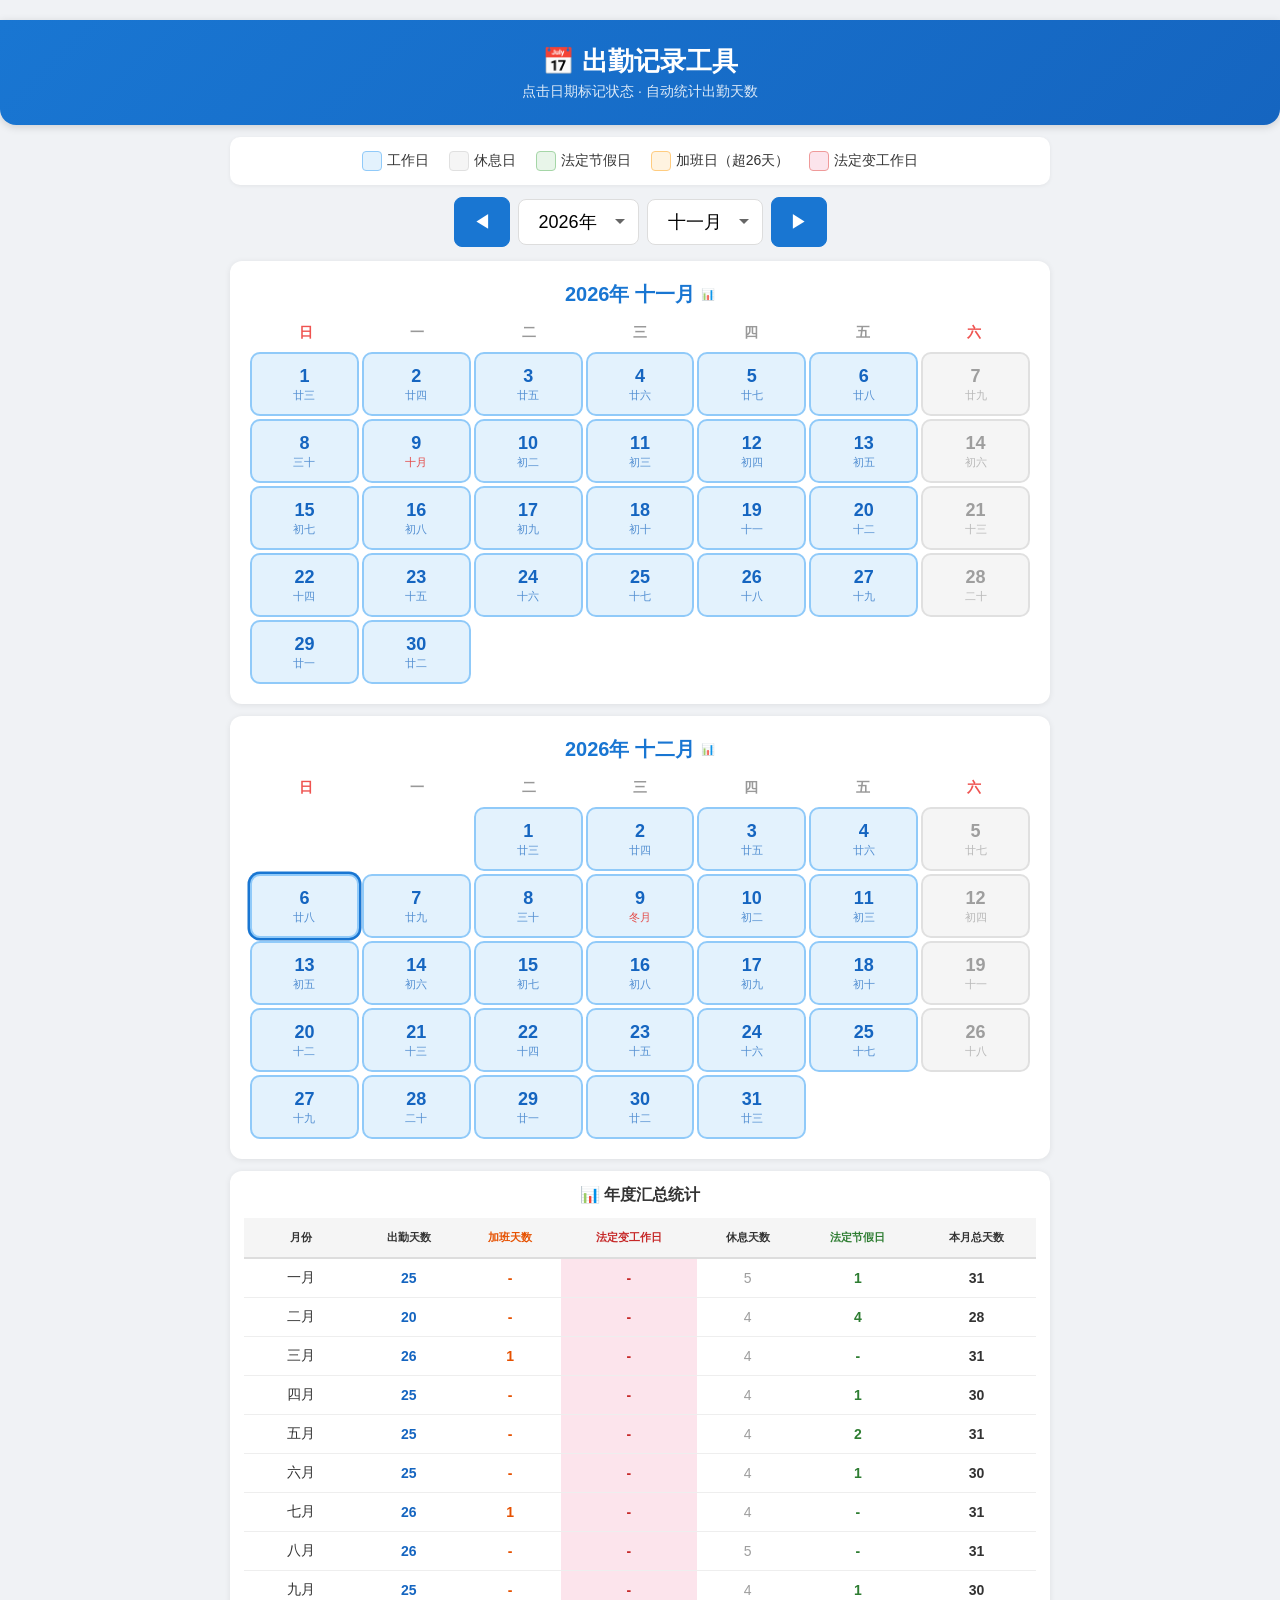
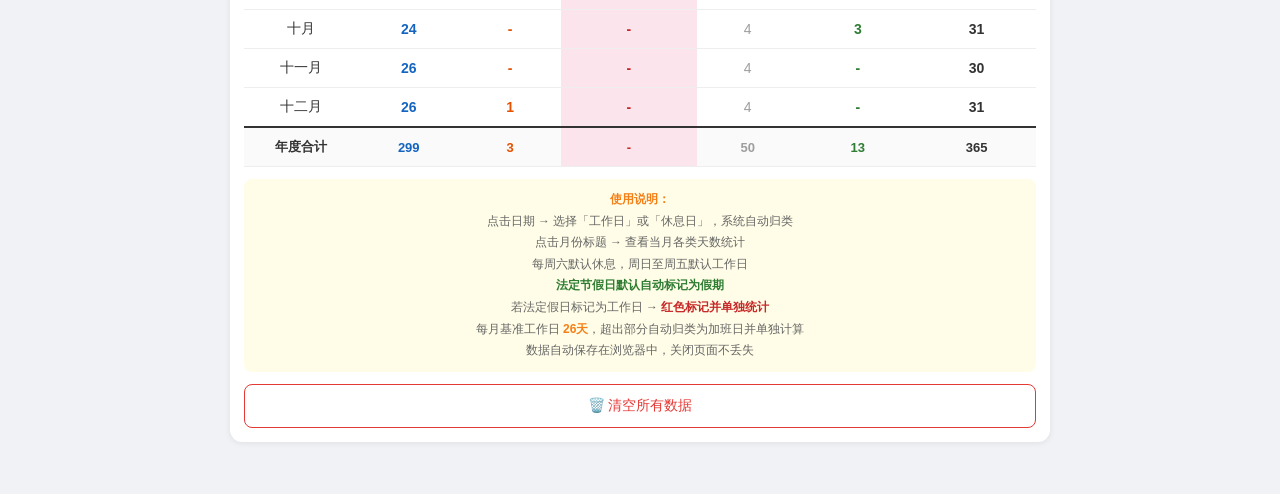
==== attendance-tracker.html @ dacfaed7 "Add files via upload" ====
<!DOCTYPE html>
<html lang="zh-CN">
<head>
<meta charset="UTF-8">
<meta name="viewport" content="width=device-width, initial-scale=1.0, maximum-scale=1.0, user-scalable=no">
<meta name="apple-mobile-web-app-capable" content="yes">
<meta name="apple-mobile-web-app-status-bar-style" content="black-translucent">
<title>出勤记录工具</title>
<style>
:root {
  --blue-bg: #e3f2fd; --blue-border: #90caf9; --blue-text: #1565c0;
  --grey-bg: #f5f5f5; --grey-border: #e0e0e0; --grey-text: #9e9e9e;
  --orange-bg: #fff3e0; --orange-border: #ffcc80; --orange-text: #e65100;
  --green-bg: #e8f5e9; --green-border: #a5d6a7; --green-text: #2e7d32;
  --primary: #1976d2;
  --red-bg: #fce4ec; --red-border: #ef9a9a; --red-text: #c62828;
}
* { margin: 0; padding: 0; box-sizing: border-box; -webkit-tap-highlight-color: transparent; }
body {
  font-family: -apple-system, BlinkMacSystemFont, 'Segoe UI', Roboto, 'Helvetica Neue', Arial, sans-serif;
  background: #f0f2f5; padding: 0 0 30px; color: #333;
  -webkit-font-smoothing: antialiased;
}
.container { max-width: 860px; margin: 0 auto; padding: 0 12px; }

/* Header */
.header {
  background: linear-gradient(135deg, #1976d2, #1565c0);
  color: #fff; padding: 18px 16px 16px; text-align: center;
  position: sticky; top: 0; z-index: 100;
  box-shadow: 0 2px 8px rgba(0,0,0,0.15);
}
.header h1 { font-size: 20px; font-weight: 600; margin-bottom: 4px; }
.header p { font-size: 12px; opacity: 0.85; }

/* Legend */
.legend {
  display: flex; gap: 8px; justify-content: center; flex-wrap: wrap;
  margin: 12px 0; padding: 10px 12px; background: #fff; border-radius: 10px;
  box-shadow: 0 1px 4px rgba(0,0,0,0.06);
}
.legend-item { display: flex; align-items: center; gap: 5px; font-size: 12px; white-space: nowrap; }
.legend-color { width: 16px; height: 16px; border-radius: 4px; border: 1px solid #ccc; flex-shrink: 0; }

/* Month Navigator */
.navigator {
  display: flex; gap: 8px; justify-content: center; align-items: center;
  margin-bottom: 14px;
}
.navigator button {
  padding: 10px 14px; font-size: 16px; border: 1px solid var(--primary); border-radius: 8px;
  background: var(--primary); color: #fff; cursor: pointer; font-weight: 500;
  min-width: 48px; min-height: 48px; display: flex; align-items: center; justify-content: center;
}
.navigator button:active { opacity: 0.8; }
.navigator select {
  padding: 10px 20px; font-size: 16px; border: 1px solid #ddd; border-radius: 8px;
  background: #fff; cursor: pointer;
  -webkit-appearance: none; appearance: none;
  background-image: url("data:image/svg+xml,%3Csvg xmlns='http://www.w3.org/2000/svg' width='12' height='12' viewBox='0 0 12 12'%3E%3Cpath fill='%23666' d='M6 8L1 3h10z'/%3E%3C/svg%3E");
  background-repeat: no-repeat; background-position: right 12px center; padding-right: 36px;
}

/* Calendar Card */
.calendar-card {
  background: #fff; border-radius: 12px; padding: 14px 10px;
  box-shadow: 0 1px 6px rgba(0,0,0,0.08); margin-bottom: 12px;
}
.month-title {
  text-align: center; font-size: 17px; font-weight: 600; margin-bottom: 12px;
  color: var(--primary); cursor: pointer; transition: opacity 0.15s;
  display: flex; align-items: center; justify-content: center; gap: 6px;
}
.month-title:active { opacity: 0.7; }
.month-title .tap-hint { font-size: 11px; color: #aaa; font-weight: 400; }
.weekdays {
  display: grid; grid-template-columns: repeat(7, 1fr);
  text-align: center; font-weight: 600; font-size: 12px; color: #999;
  margin-bottom: 6px;
}
.weekdays div { padding: 4px 0; }
.weekdays div:first-child { color: #ef5350; }
.weekdays div:last-child { color: #ef5350; }
.days {
  display: grid; grid-template-columns: repeat(7, 1fr); gap: 3px;
}
.day-cell {
  display: flex; flex-direction: column; align-items: center; justify-content: center;
  border-radius: 8px; font-weight: 500;
  border: 2px solid transparent; transition: all 0.15s;
  user-select: none; position: relative;
  min-height: 52px; padding: 3px 1px; gap: 1px;
}
.day-cell:active { transform: scale(0.92); }
.day-cell.empty { background: transparent !important; border-color: transparent !important; pointer-events: none; }
.solar-num { font-size: 16px; font-weight: 600; line-height: 1.2; }
.lunar-text { font-size: 9px; line-height: 1.2; opacity: 0.7; max-width: 100%; overflow: hidden; text-overflow: ellipsis; white-space: nowrap; }
.lunar-text.is-festival { color: #e53935 !important; opacity: 1; font-weight: 600; }
.lunar-text.is-first { color: #e53935 !important; opacity: 0.9; }

/* Day States */
.state-work { background: var(--blue-bg); border-color: var(--blue-border); }
.state-work .solar-num { color: var(--blue-text); }
.state-work .lunar-text { color: var(--blue-text); }

.state-rest { background: var(--grey-bg); border-color: var(--grey-border); }
.state-rest .solar-num { color: var(--grey-text); }
.state-rest .lunar-text { color: var(--grey-text); }

.state-overtime { background: var(--orange-bg); border-color: var(--orange-border); }
.state-overtime .solar-num { color: var(--orange-text); }
.state-overtime .lunar-text { color: var(--orange-text); }

.state-holiday { background: var(--green-bg); border-color: var(--green-border); }
.state-holiday .solar-num { color: var(--green-text); }
.state-holiday .lunar-text { color: var(--green-text); }

.state-legal-work { background: var(--red-bg); border-color: var(--red-border); }
.state-legal-work .solar-num { color: var(--red-text); }
.state-legal-work .lunar-text { color: var(--red-text); }

.today { box-shadow: 0 0 0 2.5px var(--primary); }

/* Summary */
.summary-card {
  background: #fff; border-radius: 12px; padding: 14px;
  box-shadow: 0 1px 6px rgba(0,0,0,0.08); margin-bottom: 12px;
}
.summary-title {
  text-align: center; font-size: 16px; font-weight: 600; margin-bottom: 12px; color: #333;
}
.summary-scroll { overflow-x: auto; -webkit-overflow-scrolling: touch; }
.summary-table {
  width: 100%; border-collapse: collapse; font-size: 13px; min-width: 500px;
}
.summary-table th {
  background: #f5f5f5; padding: 10px 6px; text-align: center;
  border-bottom: 2px solid #ddd; font-weight: 600; font-size: 11px;
  position: sticky; top: 0;
}
.summary-table td {
  padding: 9px 6px; text-align: center; border-bottom: 1px solid #eee;
}
.summary-table tr:hover td { background: #fafafa; }
.summary-table .val-work { color: var(--blue-text); font-weight: 600; }
.summary-table .val-rest { color: var(--grey-text); }
.summary-table .val-overtime { color: var(--orange-text); font-weight: 600; }
.summary-table .val-holiday { color: var(--green-text); font-weight: 600; }
.summary-table .val-legal-work { color: var(--red-text); font-weight: 600; background: #fce4ec; }
.summary-table .val-total { color: #333; font-weight: 700; }
.summary-table tfoot td {
  font-weight: 700; background: #fafafa; border-top: 2px solid #333; font-size: 13px;
}

.tips {
  margin-top: 12px; padding: 10px; background: #fffde7; border-radius: 8px;
  font-size: 12px; color: #666; text-align: center; line-height: 1.8;
}
.tips strong { color: #f57f17; }

/* Reset Button */
.reset-btn {
  display: block; width: 100%; padding: 12px; margin-top: 12px;
  background: #fff; border: 1px solid #e53935; color: #e53935;
  border-radius: 8px; font-size: 14px; cursor: pointer; font-weight: 500;
}
.reset-btn:active { background: #ffebee; }

/* Modal */
.modal-overlay {
  position: fixed; top: 0; left: 0; right: 0; bottom: 0;
  background: rgba(0,0,0,0.5); z-index: 200;
  display: flex; align-items: center; justify-content: center;
  opacity: 0; pointer-events: none; transition: opacity 0.2s;
}
.modal-overlay.active { opacity: 1; pointer-events: auto; }
.modal {
  background: #fff; border-radius: 14px; padding: 20px; width: 85%; max-width: 300px;
  text-align: center; transform: scale(0.9); transition: transform 0.2s;
}
.modal-overlay.active .modal { transform: scale(1); }
.modal h3 { margin-bottom: 16px; font-size: 17px; }
.modal-btns { display: flex; flex-direction: column; gap: 8px; }
.modal-btn {
  padding: 12px; border: 2px solid #eee; border-radius: 8px;
  font-size: 15px; cursor: pointer; background: #fff; transition: all 0.15s;
  display: flex; align-items: center; gap: 8px; justify-content: center;
}
.modal-btn:active { transform: scale(0.97); }
.modal-btn.cancel { border-color: #ccc; color: #999; }
.modal-btn[data-s="work"] { border-color: var(--blue-border); background: var(--blue-bg); color: var(--blue-text); }
.modal-btn[data-s="rest"] { border-color: var(--grey-border); background: var(--grey-bg); color: var(--grey-text); }

/* ===== Desktop Enhancements ===== */
@media (min-width: 600px) {
  body { padding: 20px 0 40px; }
  .container { padding: 0 20px; }
  .header { border-radius: 0 0 16px 16px; padding: 24px; }
  .header h1 { font-size: 26px; }
  .header p { font-size: 14px; }
  .legend { padding: 14px; gap: 20px; }
  .legend-item { font-size: 14px; }
  .legend-color { width: 20px; height: 20px; }
  .calendar-card { padding: 20px; }
  .month-title { font-size: 20px; }
  .month-title:hover { color: #1565c0; }
  .weekdays { font-size: 14px; }
  .day-cell { min-height: 64px; border-radius: 10px; }
  .day-cell:hover { transform: scale(1.08); z-index: 1; }
  .solar-num { font-size: 18px; }
  .lunar-text { font-size: 11px; }
  .navigator select { font-size: 18px; padding: 12px 40px 12px 20px; }
  .navigator button { padding: 12px 18px; font-size: 18px; }
  .summary-table { font-size: 14px; min-width: auto; }
  .summary-table th { padding: 12px 10px; }
  .summary-table td { padding: 10px 10px; }
}
</style>
</head>
<body>

<div class="header">
  <h1>📅 出勤记录工具</h1>
  <p>点击日期标记状态 · 自动统计出勤天数</p>
</div>

<div class="container">

  <!-- Legend -->
  <div class="legend">
    <div class="legend-item"><div class="legend-color" style="background:var(--blue-bg);border-color:var(--blue-border)"></div>工作日</div>
    <div class="legend-item"><div class="legend-color" style="background:var(--grey-bg);border-color:var(--grey-border)"></div>休息日</div>
    <div class="legend-item"><div class="legend-color" style="background:var(--green-bg);border-color:var(--green-border)"></div>法定节假日</div>
    <div class="legend-item"><div class="legend-color" style="background:var(--orange-bg);border-color:var(--orange-border)"></div>加班日（超26天）</div>
    <div class="legend-item"><div class="legend-color" style="background:var(--red-bg);border-color:var(--red-border)"></div>法定变工作日</div>
  </div>

  <!-- Month Navigator -->
  <div class="navigator">
    <button id="prevMonth">◀</button>
    <select id="yearSelect"></select>
    <select id="monthSelect"></select>
    <button id="nextMonth">▶</button>
  </div>

  <!-- Calendar -->
  <div id="calendarArea"></div>

  <!-- Summary -->
  <div class="summary-card">
    <div class="summary-title">📊 年度汇总统计</div>
    <div class="summary-scroll">
      <table class="summary-table" id="summaryTable">
        <thead>
          <tr>
            <th>月份</th>
            <th>出勤天数</th>
            <th style="color:var(--orange-text)">加班天数</th>
            <th style="color:var(--red-text)">法定变工作日</th>
            <th>休息天数</th>
            <th style="color:var(--green-text)">法定节假日</th>
            <th>本月总天数</th>
          </tr>
        </thead>
        <tbody id="summaryBody"></tbody>
        <tfoot id="summaryFoot"></tfoot>
      </table>
    </div>
    <div class="tips">
      <strong>使用说明：</strong><br>
      点击日期 → 选择「工作日」或「休息日」，系统自动归类<br>
      点击月份标题 → 查看当月各类天数统计<br>
      每周六默认休息，周日至周五默认工作日<br>
      <strong style="color:var(--green-text)">法定节假日默认自动标记为假期</strong><br>
      若法定假日标记为工作日 → <strong style="color:var(--red-text)">红色标记并单独统计</strong><br>
      每月基准工作日 <strong>26天</strong>，超出部分自动归类为加班日并单独计算<br>
      数据自动保存在浏览器中，关闭页面不丢失
    </div>
    <button class="reset-btn" id="resetBtn">🗑️ 清空所有数据</button>
  </div>

</div>

<!-- Month Stats Modal -->
<div class="modal-overlay" id="monthModal">
  <div class="modal">
    <h3 id="monthModalTitle"></h3>
    <div id="monthModalStats"></div>
    <button class="modal-btn cancel" id="monthModalClose" style="margin-top:12px">关闭</button>
  </div>
</div>

<!-- Day Modal -->
<div class="modal-overlay" id="modal">
  <div class="modal">
    <h3 id="modalTitle">标记状态</h3>
    <div class="modal-btns">
      <button class="modal-btn" data-s="work">💼 工作日</button>
      <button class="modal-btn" data-s="rest">😴 休息日</button>
      <button class="modal-btn cancel" id="modalCancel">取消</button>
    </div>
  </div>
</div>

<!-- ===== 农历转换算法 (1900-2100) ===== -->
<script>
const LunarCalendar = (function() {
  const lunarInfo = [
    0x04bd8,0x04ae0,0x0a570,0x054d5,0x0d260,0x0d950,0x16554,0x056a0,0x09ad0,0x055d2,
    0x04ae0,0x0a5b6,0x0a4d0,0x0d250,0x1d255,0x0b540,0x0d6a0,0x0ada2,0x095b0,0x14977,
    0x04970,0x0a4b0,0x0b4b5,0x06a50,0x06d40,0x1ab54,0x02b60,0x09570,0x052f2,0x04970,
    0x06566,0x0d4a0,0x0ea50,0x06e95,0x05ad0,0x02b60,0x186e3,0x092e0,0x1c8d7,0x0c950,
    0x0d4a0,0x1d8a6,0x0b550,0x056a0,0x1a5b4,0x025d0,0x092d0,0x0d2b2,0x0a950,0x0b557,
    0x06ca0,0x0b550,0x15355,0x04da0,0x0a5b0,0x14573,0x052b0,0x0a9a8,0x0e950,0x06aa0,
    0x0aea6,0x0ab50,0x04b60,0x0aae4,0x0a570,0x05260,0x0f263,0x0d950,0x05b57,0x056a0,
    0x096d0,0x04dd5,0x04ad0,0x0a4d0,0x0d4d4,0x0d250,0x0d558,0x0b540,0x0b6a0,0x195a6,
    0x095b0,0x049b0,0x0a974,0x0a4b0,0x0b27a,0x06a50,0x06d40,0x0af46,0x0ab60,0x09570,
    0x04af5,0x04970,0x064b0,0x074a3,0x0ea50,0x06b58,0x05ac0,0x0ab60,0x096d5,0x092e0,
    0x0c960,0x0d954,0x0d4a0,0x0da50,0x07552,0x056a0,0x0abb7,0x025d0,0x092d0,0x0cab5,
    0x0a950,0x0b4a0,0x0baa4,0x0ad50,0x055d9,0x04ba0,0x0a5b0,0x15176,0x052b0,0x0a930,
    0x07954,0x06aa0,0x0ad50,0x05b52,0x04b60,0x0a6e6,0x0a4e0,0x0d260,0x0ea65,0x0d530,
    0x05aa0,0x076a3,0x096d0,0x04afb,0x04ad0,0x0a4d0,0x1d0b6,0x0d250,0x0d520,0x0dd45,
    0x0b5a0,0x056d0,0x055b2,0x049b0,0x0a577,0x0a4b0,0x0aa50,0x1b255,0x06d20,0x0ada0,
    0x14b63,0x09370,0x049f8,0x04970,0x064b0,0x168a6,0x0ea50,0x06b20,0x1a6c4,0x0aae0,
    0x092e0,0x0d2e3,0x0c960,0x0d557,0x0d4a0,0x0da50,0x05d55,0x056a0,0x0a6d0,0x055d4,
    0x052d0,0x0a9b8,0x0a950,0x0b4a0,0x0b6a6,0x0ad50,0x055a0,0x0aba4,0x0a5b0,0x052b0,
    0x0b273,0x06930,0x07337,0x06aa0,0x0ad50,0x14b55,0x04b60,0x0a570,0x054e4,0x0d160,
    0x0e968,0x0d520,0x0daa0,0x16aa6,0x056d0,0x04ae0,0x0a9d4,0x0a2d0,0x0d150,0x0f252,
    0x0d520
  ];
  const Gan = ['甲','乙','丙','丁','戊','己','庚','辛','壬','癸'];
  const Zhi = ['子','丑','寅','卯','辰','巳','午','未','申','酉','戌','亥'];
  const Animals = ['鼠','牛','虎','兔','龙','蛇','马','羊','猴','鸡','狗','猪'];
  const nStr1 = ['日','一','二','三','四','五','六','七','八','九','十'];
  const nStr2 = ['初','十','廿','三十'];
  const lunarMonths = ['正','二','三','四','五','六','七','八','九','十','冬','腊'];

  // 农历节日 (仅纯农历节日)
  const lunarFestivals = {
    '1-1': '春节', '1-2': '初二', '1-3': '初三', '1-4': '初四', '1-5': '破五',
    '1-15': '元宵', '5-5': '端午', '7-7': '七夕', '7-15': '中元',
    '8-15': '中秋', '9-9': '重阳', '12-8': '腊八', '12-30': '除夕'
  };

  function lYearDays(y) {
    let sum = 348;
    for (let i = 0x8000; i > 0x8; i >>= 1) sum += (lunarInfo[y - 1900] & i) ? 1 : 0;
    return sum + leapDays(y);
  }
  function leapMonth(y) { return lunarInfo[y - 1900] & 0xf; }
  function leapDays(y) {
    if (leapMonth(y)) return (lunarInfo[y - 1900] & 0x10000) ? 30 : 29;
    return 0;
  }
  function monthDays(y, m) {
    if (m > 12 || m < 1) return -1;
    return (lunarInfo[y - 1900] & (0x10000 >> m)) ? 30 : 29;
  }

  // 公历 → 农历
  function toLunar(yy, mm, dd) {
    let offset = Math.floor((new Date(yy, mm - 1, dd) - new Date(1900, 0, 31)) / 86400000);
    if (offset < 0) return null;
    let tmp, year;
    for (year = 1900; year < 2101 && offset > 0; year++) { tmp = lYearDays(year); offset -= tmp; }
    if (offset < 0) { offset += tmp; year--; }
    let isLeap = false, month = 1;
    const leap = leapMonth(year);
    for (month = 1; month < 13 && offset > 0; month++) {
      if (leap > 0 && month === (leap + 1) && !isLeap) { --month; isLeap = true; tmp = leapDays(year); }
      else { tmp = monthDays(year, month); }
      if (isLeap && month === (leap + 1)) isLeap = false;
      offset -= tmp;
    }
    if (offset === 0 && leap > 0 && month === leap + 1) { if (isLeap) isLeap = false; else { isLeap = true; --month; } }
    if (offset < 0) { offset += tmp; --month; }
    const day = offset + 1;
    return {
      year, month, day, isLeap,
      monthStr: (isLeap ? '闰' : '') + lunarMonths[month - 1] + '月',
      dayStr: toChinaDay(day),
      animal: Animals[(year - 4) % 12],
      gzYear: Gan[(year - 4) % 10] + Zhi[(year - 4) % 12]
    };
  }

  function toChinaDay(d) {
    if (d === 10) return '初十'; if (d === 20) return '二十'; if (d === 30) return '三十';
    return nStr2[Math.floor(d / 10)] + nStr1[d % 10];
  }

  return { toLunar, lunarFestivals };
})();
</script>

<!-- ===== 清明节气 ===== -->
<script>
function getQingmingDate(year) {
  if (year >= 2000) {
    const c = {
      2000:5,2001:5,2002:5,2003:5,2004:4,2005:5,2006:5,2007:5,2008:4,2009:4,
      2010:5,2011:5,2012:4,2013:4,2014:5,2015:5,2016:4,2017:4,2018:5,2019:5,
      2020:4,2021:4,2022:5,2023:5,2024:4,2025:4,2026:5,2027:5,2028:4,2029:4,
      2030:5,2031:5,2032:4,2033:4,2034:5,2035:5,2036:4,2037:5,2038:5,2039:5,
      2040:4,2041:4,2042:5,2043:5,2044:4,2045:4,2046:5,2047:5,2048:4,2049:4,
      2050:5,2051:5,2052:4,2053:4,2054:5,2055:5,2056:4,2057:5,2058:5,2059:5,
      2060:4,2061:4,2062:5,2063:5,2064:4,2065:4,2066:5,2067:5,2068:4,2069:4,
      2070:5,2071:5,2072:4,2073:4,2074:5,2075:5,2076:4,2077:5,2078:5,2079:5,
      2080:4,2081:4,2082:5,2083:5,2084:4,2085:4,2086:5,2087:5,2088:4,2089:4,
      2090:5,2091:5,2092:4,2093:4,2094:5,2095:5,2096:4,2097:5,2098:5,2099:5
    };
    return c[year] || 5;
  }
  const y = year % 100;
  return Math.floor(y * 0.2422 + 4.81) - Math.floor(y / 4) || 5;
}
</script>

<script>
const STORAGE_KEY = 'attendance_tracker_data';
const WORK_DAYS_BASE = 26;
const monthNames = ['一月','二月','三月','四月','五月','六月','七月','八月','九月','十月','十一月','十二月'];

// ===== 公历节日 =====
const solarFestivalMap = {
  '1-1': '元旦',
  '3-8': '妇女节', '3-12': '植树节',
  '5-1': '劳动节', '5-2': '劳动节',
  '5-4': '青年节',
  '6-1': '儿童节',
  '7-1': '建党节',
  '8-1': '建军节',
  '9-10': '教师节',
  '10-1': '国庆', '10-2': '国庆', '10-3': '国庆'
};

// ===== 法定节假日（需要自动标记为假期的） =====
// 元旦(1)、春节(4)、清明(1)、劳动节(2)、端午(1)、中秋(1)、国庆(3) = 13天
function getLegalHoliday(year, month, day) {
  // 元旦: 1月1日
  if (month === 1 && day === 1) return '元旦';
  
  // 春节+除夕: 农历正月初一~初三 + 除夕
  const lunar = LunarCalendar.toLunar(year, month, day);
  if (lunar) {
    // 除夕: 正月初一的前一天
    // 检查明天是否是正月初一
    const tomorrow = new Date(year, month - 1, day + 1);
    const tmLunar = LunarCalendar.toLunar(tomorrow.getFullYear(), tomorrow.getMonth() + 1, tomorrow.getDate());
    if (tmLunar && tmLunar.month === 1 && tmLunar.day === 1 && !tmLunar.isLeap) return '除夕';
    // 正月初一~初三
    if (lunar.month === 1 && lunar.day >= 1 && lunar.day <= 3 && !lunar.isLeap) {
      return ['春节','初二','初三'][lunar.day - 1];
    }
    // 端午节: 农历五月初五
    if (lunar.month === 5 && lunar.day === 5 && !lunar.isLeap) return '端午';
    // 中秋节: 农历八月十五
    if (lunar.month === 8 && lunar.day === 15 && !lunar.isLeap) return '中秋';
  }
  
  // 清明节
  if (month === 4 && day === getQingmingDate(year)) return '清明';
  
  // 劳动节: 5月1-2日
  if (month === 5 && (day === 1 || day === 2)) return '劳动节';
  
  // 国庆节: 10月1-3日
  if (month === 10 && day >= 1 && day <= 3) return '国庆';
  
  return null;
}

// ===== 数据存取 =====
function loadData() { try { return JSON.parse(localStorage.getItem(STORAGE_KEY)) || {}; } catch { return {}; } }
function saveData(data) { localStorage.setItem(STORAGE_KEY, JSON.stringify(data)); }

function getDayState(year, month, day) {
  const data = loadData();
  const key = `${year}-${String(month).padStart(2,'0')}-${String(day).padStart(2,'0')}`;
  return data[key] || getDefaultState(year, month, day);
}

function getDefaultState(year, month, day) {
  // 法定节假日 → 默认 holiday
  if (getLegalHoliday(year, month, day)) return 'holiday';
  // 周六默认休息
  return (new Date(year, month - 1, day).getDay() === 6) ? 'rest' : 'work';
}

function setDayState(year, month, day, state) {
  const data = loadData();
  const key = `${year}-${String(month).padStart(2,'0')}-${String(day).padStart(2,'0')}`;
  if (state === getDefaultState(year, month, day)) delete data[key]; else data[key] = state;
  saveData(data);
}

function getRenderState(year, month, day) {
  const state = getDayState(year, month, day);
  const isLegal = getLegalHoliday(year, month, day);
  // 法定假日：用户选了work → 红色，选了rest → 绿色
  if (isLegal) {
    if (state === 'work') return 'legal-work';
    return 'holiday'; // 无论默认还是用户选rest，都显示绿色
  }
  return state;
}

// ===== 获取日期显示文字 =====
function getDayLabel(year, month, day) {
  // 优先：法定假日名称
  const legal = getLegalHoliday(year, month, day);
  if (legal) return legal;
  
  // 公历节日（非法定假日）
  const sf = solarFestivalMap[month + '-' + day];
  if (sf) return sf;
  
  // 农历
  const lunar = LunarCalendar.toLunar(year, month, day);
  if (lunar) {
    // 纯农历节日（非法定节假日类）
    const lf = LunarCalendar.lunarFestivals[lunar.month + '-' + lunar.day];
    if (lf && !lunar.isLeap) return lf;
    // 初一
    if (lunar.day === 1) return lunar.monthStr;
    return lunar.dayStr;
  }
  return '';
}

function getDayLabelClass(year, month, day) {
  const legal = getLegalHoliday(year, month, day);
  if (legal) return ' is-festival';
  const sf = solarFestivalMap[month + '-' + day];
  if (sf) return ' is-festival';
  const lunar = LunarCalendar.toLunar(year, month, day);
  if (lunar && lunar.day === 1) return ' is-first';
  const lf = LunarCalendar.lunarFestivals[lunar.month + '-' + lunar.day];
  if (lf && !lunar.isLeap) return ' is-festival';
  return '';
}

// ===== Modal =====
let modalTarget = null;
const modalEl = document.getElementById('modal');
const modalTitle = document.getElementById('modalTitle');

function showModal(year, month, day) {
  modalTarget = { y: year, m: month, d: day };
  const legal = getLegalHoliday(year, month, day);
  modalTitle.textContent = `${year}年${month}月${day}日${legal ? '（' + legal + '）' : ''}`;
  modalEl.classList.add('active');
}
function hideModal() { modalEl.classList.remove('active'); modalTarget = null; }

document.getElementById('modalCancel').addEventListener('click', hideModal);
modalEl.addEventListener('click', function(e) {
  if (e.target === modalEl) { hideModal(); return; }
  const btn = e.target.closest('.modal-btn[data-s]');
  if (!btn) return;
  if (modalTarget) { setDayState(modalTarget.y, modalTarget.m, modalTarget.d, btn.dataset.s); render(); }
  hideModal();
});

// ===== 渲染日历 =====
function renderMonth(year, month) {
  const firstDay = new Date(year, month - 1, 1).getDay();
  const daysInMonth = new Date(year, month, 0).getDate();
  const today = new Date();
  const isCurrent = today.getFullYear() === year && today.getMonth() + 1 === month;

  let html = `<div class="calendar-card">
    <div class="month-title" data-year="${year}" data-month="${month}">${year}年 ${monthNames[month-1]} <span class="tap-hint">📊</span></div>
    <div class="weekdays"><div>日</div><div>一</div><div>二</div><div>三</div><div>四</div><div>五</div><div>六</div></div>
    <div class="days">`;

  for (let i = 0; i < firstDay; i++) html += '<div class="day-cell empty"></div>';

  for (let d = 1; d <= daysInMonth; d++) {
    const rs = getRenderState(year, month, d);
    const todayCls = isCurrent && today.getDate() === d ? ' today' : '';
    const label = getDayLabel(year, month, d);
    const labelCls = getDayLabelClass(year, month, d);
    const lunarHTML = label ? `<div class="lunar-text${labelCls}">${label}</div>` : '';
    html += `<div class="day-cell state-${rs}${todayCls}" data-y="${year}" data-m="${month}" data-d="${d}">
      <div class="solar-num">${d}</div>${lunarHTML}</div>`;
  }
  return html + '</div></div>';
}

// ===== 统计 =====
function calcMonthStats(year, month) {
  const dim = new Date(year, month, 0).getDate();
  let work = 0, rest = 0, holiday = 0, overtime = 0, legalWork = 0;
  for (let d = 1; d <= dim; d++) {
    const s = getDayState(year, month, d);
    const isLegal = getLegalHoliday(year, month, d);
    if (s === 'work') { if (isLegal) legalWork++; else work++; }
    else if (s === 'rest') rest++;
    else if (s === 'holiday') holiday++;
    else if (s === 'overtime') overtime++;
  }
  const totalWork = work + overtime;
  return {
    work: totalWork > WORK_DAYS_BASE ? WORK_DAYS_BASE : totalWork,
    rest, overtime: totalWork > WORK_DAYS_BASE ? totalWork - WORK_DAYS_BASE : 0,
    holiday, legalWork, total: dim
  };
}

function renderSummary(year) {
  let tbody = '', tW = 0, tR = 0, tO = 0, tH = 0, tL = 0, tT = 0;
  for (let m = 1; m <= 12; m++) {
    const s = calcMonthStats(year, m);
    tW += s.work; tR += s.rest; tO += s.overtime; tH += s.holiday; tL += s.legalWork; tT += s.total;
    tbody += `<tr><td>${monthNames[m-1]}</td><td class="val-work">${s.work}</td>
      <td class="val-overtime">${s.overtime || '-'}</td><td class="val-legal-work">${s.legalWork || '-'}</td>
      <td class="val-rest">${s.rest}</td><td class="val-holiday">${s.holiday || '-'}</td>
      <td class="val-total">${s.total}</td></tr>`;
  }
  document.getElementById('summaryBody').innerHTML = tbody;
  document.getElementById('summaryFoot').innerHTML = `<tr><td>年度合计</td><td class="val-work">${tW}</td>
    <td class="val-overtime">${tO || '-'}</td><td class="val-legal-work">${tL || '-'}</td>
    <td class="val-rest">${tR}</td><td class="val-holiday">${tH || '-'}</td>
    <td class="val-total">${tT}</td></tr>`;
}

// ===== 月份导航 & 渲染 =====
function render() {
  const year = parseInt(document.getElementById('yearSelect').value);
  const month = parseInt(document.getElementById('monthSelect').value);
  // 渲染选中的月份 + 下一月
  let html = renderMonth(year, month);
  let ny = year, nm = month + 1;
  if (nm > 12) { nm = 1; ny++; }
  html += renderMonth(ny, nm);
  document.getElementById('calendarArea').innerHTML = html;
  renderSummary(year);
}

function showMonthModal(year, month) {
  const s = calcMonthStats(year, month);
  document.getElementById('monthModalTitle').textContent = `${year}年${monthNames[month-1]} 统计`;
  document.getElementById('monthModalStats').innerHTML = `
    <div style="display:flex;flex-direction:column;gap:8px;margin:4px 0">
      <div style="display:flex;justify-content:space-between;padding:10px 14px;background:var(--blue-bg);border-radius:8px">
        <span style="color:var(--blue-text);font-weight:600">💼 出勤天数</span><span style="color:var(--blue-text);font-weight:700;font-size:18px">${s.work} 天</span></div>
      <div style="display:flex;justify-content:space-between;padding:10px 14px;background:var(--grey-bg);border-radius:8px">
        <span style="color:var(--grey-text);font-weight:600">😴 休息天数</span><span style="color:var(--grey-text);font-weight:700;font-size:18px">${s.rest} 天</span></div>
      <div style="display:flex;justify-content:space-between;padding:10px 14px;background:var(--green-bg);border-radius:8px">
        <span style="color:var(--green-text);font-weight:600">🎉 法定节假日</span><span style="color:var(--green-text);font-weight:700;font-size:18px">${s.holiday} 天</span></div>
      <div style="display:flex;justify-content:space-between;padding:10px 14px;background:var(--orange-bg);border-radius:8px">
        <span style="color:var(--orange-text);font-weight:600">🔥 加班天数（超26天）</span><span style="color:var(--orange-text);font-weight:700;font-size:18px">${s.overtime || 0} 天</span></div>
      <div style="display:flex;justify-content:space-between;padding:10px 14px;background:var(--red-bg);border-radius:8px;border-top:1px solid #eee">
        <span style="color:var(--red-text);font-weight:600">⚠️ 法定变工作日</span><span style="color:var(--red-text);font-weight:700;font-size:18px">${s.legalWork || 0} 天</span></div>
      <div style="display:flex;justify-content:space-between;padding:10px 14px;background:#f5f5f5;border-radius:8px;border-top:1px solid #eee">
        <span style="font-weight:600">📅 本月总天数</span><span style="font-weight:700;font-size:18px">${s.total} 天</span></div>
    </div>`;
  document.getElementById('monthModal').classList.add('active');
}
function hideMonthModal() { document.getElementById('monthModal').classList.remove('active'); }

document.getElementById('monthModalClose').addEventListener('click', hideMonthModal);
document.getElementById('monthModal').addEventListener('click', function(e) { if (e.target === this) hideMonthModal(); });

// Calendar click
document.getElementById('calendarArea').addEventListener('click', function(e) {
  const title = e.target.closest('.month-title[data-month]');
  if (title) {
    showMonthModal(parseInt(title.dataset.year), parseInt(title.dataset.month));
    return;
  }
  const cell = e.target.closest('.day-cell[data-y]');
  if (!cell) return;
  showModal(parseInt(cell.dataset.y), parseInt(cell.dataset.m), parseInt(cell.dataset.d));
});

// Year selector
const yearSelect = document.getElementById('yearSelect');
const cy = new Date().getFullYear();
for (let y = cy - 5; y <= cy + 5; y++) {
  const opt = document.createElement('option');
  opt.value = y; opt.textContent = y + '年';
  if (y === cy) opt.selected = true;
  yearSelect.appendChild(opt);
}

// Month selector + default logic
const monthSelect = document.getElementById('monthSelect');
const cm = new Date().getMonth() + 1; // 1-12
const cd = new Date().getDate(); // 1-31
// 15日之前 → 前月+当月；15日之后 → 当月+次月
let defaultMonth;
if (cd < 15) {
  defaultMonth = cm - 1;
  if (defaultMonth < 1) defaultMonth = 12;
  if (defaultMonth === 12) yearSelect.value = cy - 1;
} else {
  defaultMonth = cm;
}
for (let m = 1; m <= 12; m++) {
  const opt = document.createElement('option');
  opt.value = m; opt.textContent = monthNames[m-1];
  if (m === defaultMonth) opt.selected = true;
  monthSelect.appendChild(opt);
}

yearSelect.addEventListener('change', render);
monthSelect.addEventListener('change', render);
document.getElementById('prevMonth').addEventListener('click', () => {
  let m = parseInt(monthSelect.value) - 1, y = parseInt(yearSelect.value);
  if (m < 1) { m = 12; y--; yearSelect.value = y; }
  monthSelect.value = m;
  render();
});
document.getElementById('nextMonth').addEventListener('click', () => {
  let m = parseInt(monthSelect.value) + 1, y = parseInt(yearSelect.value);
  if (m > 12) { m = 1; y++; yearSelect.value = y; }
  monthSelect.value = m;
  render();
});

// Reset
document.getElementById('resetBtn').addEventListener('click', function() {
  if (confirm('确定要清空所有出勤数据吗？此操作不可恢复。')) {
    localStorage.removeItem(STORAGE_KEY);
    render();
  }
});

render();
</script>
</body>
</html>
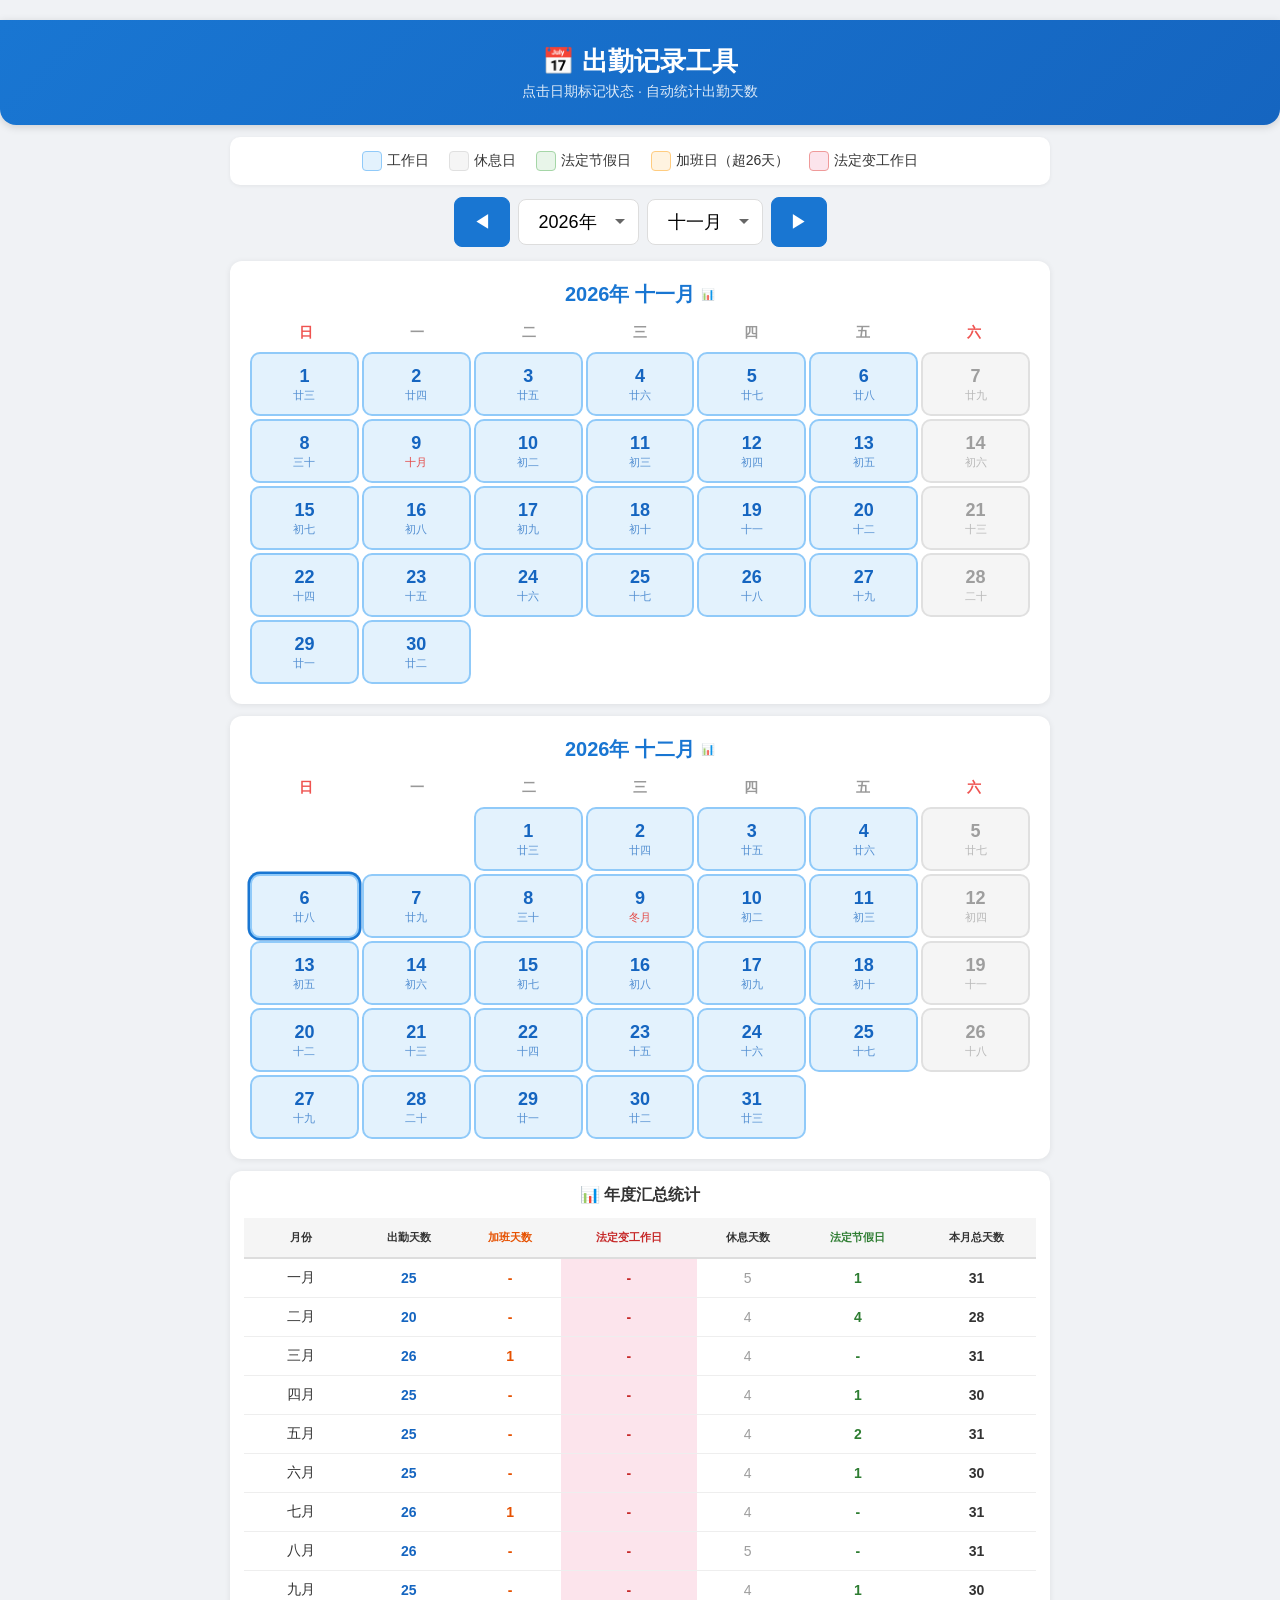
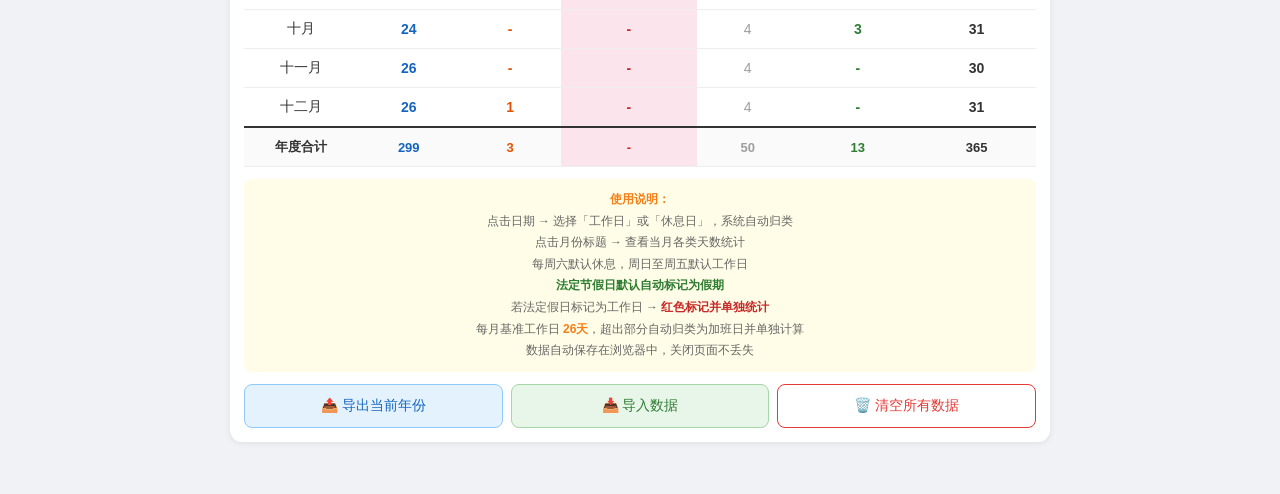
==== commit bf6c9969: "Update attendance-tracker.html 增加导入导出功能" ====
--- a/attendance-tracker.html
+++ b/attendance-tracker.html
@@ -158,11 +158,30 @@
 }
 .tips strong { color: #f57f17; }
 
-/* Reset Button */
+/* Action Buttons */
+.action-buttons {
+  display: flex; gap: 8px; margin-top: 12px; flex-wrap: wrap;
+}
+.action-btn {
+  flex: 1; min-width: 120px; padding: 12px; cursor: pointer;
+  border-radius: 8px; font-size: 14px; font-weight: 500;
+  display: flex; align-items: center; justify-content: center; gap: 6px;
+  transition: all 0.15s;
+}
+.action-btn:active { transform: scale(0.97); }
+.export-btn {
+  background: var(--blue-bg); border: 1px solid var(--blue-border); color: var(--blue-text);
+}
+.export-btn:hover { background: #bbdefb; }
+.import-btn {
+  background: var(--green-bg); border: 1px solid var(--green-border); color: var(--green-text);
+}
+.import-btn:hover { background: #c8e6c9; }
 .reset-btn {
-  display: block; width: 100%; padding: 12px; margin-top: 12px;
+  flex: 1; min-width: 120px; padding: 12px; cursor: pointer;
   background: #fff; border: 1px solid #e53935; color: #e53935;
-  border-radius: 8px; font-size: 14px; cursor: pointer; font-weight: 500;
+  border-radius: 8px; font-size: 14px; font-weight: 500;
+  display: flex; align-items: center; justify-content: center; gap: 6px;
 }
 .reset-btn:active { background: #ffebee; }
 
@@ -276,7 +295,12 @@
       每月基准工作日 <strong>26天</strong>，超出部分自动归类为加班日并单独计算<br>
       数据自动保存在浏览器中，关闭页面不丢失
     </div>
-    <button class="reset-btn" id="resetBtn">🗑️ 清空所有数据</button>
+    <div class="action-buttons">
+      <button class="action-btn export-btn" id="exportBtn">📤 导出当前年份</button>
+      <button class="action-btn import-btn" id="importBtn">📥 导入数据</button>
+      <input type="file" id="importFile" accept=".json" style="display:none">
+      <button class="reset-btn" id="resetBtn">🗑️ 清空所有数据</button>
+    </div>
   </div>
 
 </div>
@@ -337,7 +361,7 @@
 
   // 农历节日 (仅纯农历节日)
   const lunarFestivals = {
-    '1-1': '春节', '1-2': '初二', '1-3': '初三', '1-4': '初四', '1-5': '破五',
+    '1-1': '春节', '1-2': '初二', '1-3': '初三', '1-4': '初四', '1-5': '初五',
     '1-15': '元宵', '5-5': '端午', '7-7': '七夕', '7-15': '中元',
     '8-15': '中秋', '9-9': '重阳', '12-8': '腊八', '12-30': '除夕'
   };
@@ -645,14 +669,14 @@
     <div style="display:flex;flex-direction:column;gap:8px;margin:4px 0">
       <div style="display:flex;justify-content:space-between;padding:10px 14px;background:var(--blue-bg);border-radius:8px">
         <span style="color:var(--blue-text);font-weight:600">💼 出勤天数</span><span style="color:var(--blue-text);font-weight:700;font-size:18px">${s.work} 天</span></div>
+      <div style="display:flex;justify-content:space-between;padding:10px 14px;background:var(--orange-bg);border-radius:8px">
+        <span style="color:var(--orange-text);font-weight:600">🔥 加班天数（超26天）</span><span style="color:var(--orange-text);font-weight:700;font-size:18px">${s.overtime || 0} 天</span></div>
+      <div style="display:flex;justify-content:space-between;padding:10px 14px;background:var(--red-bg);border-radius:8px">
+        <span style="color:var(--red-text);font-weight:600">⚠️ 法定变工作日</span><span style="color:var(--red-text);font-weight:700;font-size:18px">${s.legalWork || 0} 天</span></div>
       <div style="display:flex;justify-content:space-between;padding:10px 14px;background:var(--grey-bg);border-radius:8px">
         <span style="color:var(--grey-text);font-weight:600">😴 休息天数</span><span style="color:var(--grey-text);font-weight:700;font-size:18px">${s.rest} 天</span></div>
       <div style="display:flex;justify-content:space-between;padding:10px 14px;background:var(--green-bg);border-radius:8px">
         <span style="color:var(--green-text);font-weight:600">🎉 法定节假日</span><span style="color:var(--green-text);font-weight:700;font-size:18px">${s.holiday} 天</span></div>
-      <div style="display:flex;justify-content:space-between;padding:10px 14px;background:var(--orange-bg);border-radius:8px">
-        <span style="color:var(--orange-text);font-weight:600">🔥 加班天数（超26天）</span><span style="color:var(--orange-text);font-weight:700;font-size:18px">${s.overtime || 0} 天</span></div>
-      <div style="display:flex;justify-content:space-between;padding:10px 14px;background:var(--red-bg);border-radius:8px;border-top:1px solid #eee">
-        <span style="color:var(--red-text);font-weight:600">⚠️ 法定变工作日</span><span style="color:var(--red-text);font-weight:700;font-size:18px">${s.legalWork || 0} 天</span></div>
       <div style="display:flex;justify-content:space-between;padding:10px 14px;background:#f5f5f5;border-radius:8px;border-top:1px solid #eee">
         <span style="font-weight:600">📅 本月总天数</span><span style="font-weight:700;font-size:18px">${s.total} 天</span></div>
     </div>`;
@@ -720,6 +744,126 @@
   render();
 });
 
+// ===== 导出数据（按工作日/休息日分类） =====
+// ===== 导出数据 =====
+// 导出结构：data 中每一天值为 "work" 或 "rest"
+// 用户可直接编辑 JSON 将 work↔rest 互换，再导入即可生效
+function getDayCategory(year, month, day) {
+  const rs = getRenderState(year, month, day);
+  if (rs === 'work' || rs === 'overtime' || rs === 'legal-work') return 'work';
+  return 'rest';
+}
+function formatDateStr(y, m, d) {
+  return `${y}-${String(m).padStart(2,'0')}-${String(d).padStart(2,'0')}`;
+}
+
+document.getElementById('exportBtn').addEventListener('click', function() {
+  const currentYear = parseInt(yearSelect.value);
+  const yearData = {};
+  let workCount = 0, restCount = 0;
+
+  for (let m = 1; m <= 12; m++) {
+    const daysInMonth = new Date(currentYear, m, 0).getDate();
+    for (let d = 1; d <= daysInMonth; d++) {
+      const cat = getDayCategory(currentYear, m, d);
+      const dateStr = formatDateStr(currentYear, m, d);
+      yearData[dateStr] = cat; // "work" 或 "rest"
+      if (cat === 'work') workCount++;
+      else restCount++;
+    }
+  }
+
+  const exportObj = {
+    version: 4,
+    year: currentYear,
+    exportTime: new Date().toLocaleString('zh-CN'),
+    summary: { work: workCount, rest: restCount, total: workCount + restCount },
+    data: yearData
+  };
+  const blob = new Blob([JSON.stringify(exportObj, null, 2)], { type: 'application/json' });
+  const url = URL.createObjectURL(blob);
+  const a = document.createElement('a');
+  a.href = url;
+  a.download = `出勤记录_${currentYear}年_${new Date().toISOString().slice(0,10)}.json`;
+  document.body.appendChild(a);
+  a.click();
+  document.body.removeChild(a);
+  URL.revokeObjectURL(url);
+});
+
+// ===== 导入数据 =====
+document.getElementById('importBtn').addEventListener('click', function() {
+  document.getElementById('importFile').click();
+});
+document.getElementById('importFile').addEventListener('change', function(e) {
+  const file = e.target.files[0];
+  if (!file) return;
+  const reader = new FileReader();
+  reader.onload = function(ev) {
+    try {
+      const importObj = JSON.parse(ev.target.result);
+      const rawData = importObj.data;
+      if (!rawData || typeof rawData !== 'object') {
+        alert('❌ 文件格式不正确，缺少 data 字段。');
+        return;
+      }
+      const importYear = importObj.year || '未知';
+      const keys = Object.keys(rawData);
+      if (keys.length === 0) {
+        alert('⚠️ 导入文件中没有数据记录。');
+        return;
+      }
+      // 校验值合法性
+      const invalid = keys.filter(k => rawData[k] !== 'work' && rawData[k] !== 'rest');
+      if (invalid.length > 0) {
+        alert(`⚠️ 以下日期的值不合法（仅支持 "work" 或 "rest"）：\n${invalid.map(k => `${k}: "${rawData[k]}"`).join('\n')}`);
+        return;
+      }
+      // 统计导入变化
+      let workCount = 0, restCount = 0;
+      keys.forEach(k => { if (rawData[k] === 'work') workCount++; else restCount++; });
+      if (!confirm(`📥 导入文件信息：\n\n年份：${importYear}年\n工作日：${workCount} 天\n休息日：${restCount} 天\n导出时间：${importObj.exportTime || '未知'}\n\n导入将根据文件中的 work/rest 重新设置每天状态，确定继续？`)) return;
+
+      // 逐日写入：将 work/rest 转为内部存储格式
+      const currentData = loadData();
+      keys.forEach(dateStr => {
+        const val = rawData[dateStr]; // "work" 或 "rest"
+        const parts = dateStr.split('-').map(Number);
+        const [y, m, d] = parts;
+        // 确定内部状态
+        const isLegal = getLegalHoliday(y, m, d);
+        let internalState;
+        if (val === 'work') {
+          // 导入为工作日：如果是法定假日 → work（会显示为红色 legal-work）
+          internalState = 'work';
+        } else {
+          // 导入为休息日
+          internalState = 'rest';
+        }
+        const defaultSt = getDefaultState(y, m, d);
+        if (internalState === defaultSt) {
+          delete currentData[dateStr];
+        } else {
+          currentData[dateStr] = internalState;
+        }
+      });
+      saveData(currentData);
+
+      // 切换到导入年份
+      if (importYear && importYear !== '未知') {
+        const yearOpt = [...yearSelect.options].find(o => parseInt(o.value) === importYear);
+        if (yearOpt) yearSelect.value = importYear;
+      }
+      render();
+      alert(`✅ 导入成功！\n工作日 ${workCount} 天，休息日 ${restCount} 天。`);
+    } catch (err) {
+      alert('❌ 文件解析失败，请确认为有效的 JSON 导出文件。\n错误：' + err.message);
+    }
+  };
+  reader.readAsText(file);
+  e.target.value = '';
+});
+
 // Reset
 document.getElementById('resetBtn').addEventListener('click', function() {
   if (confirm('确定要清空所有出勤数据吗？此操作不可恢复。')) {
